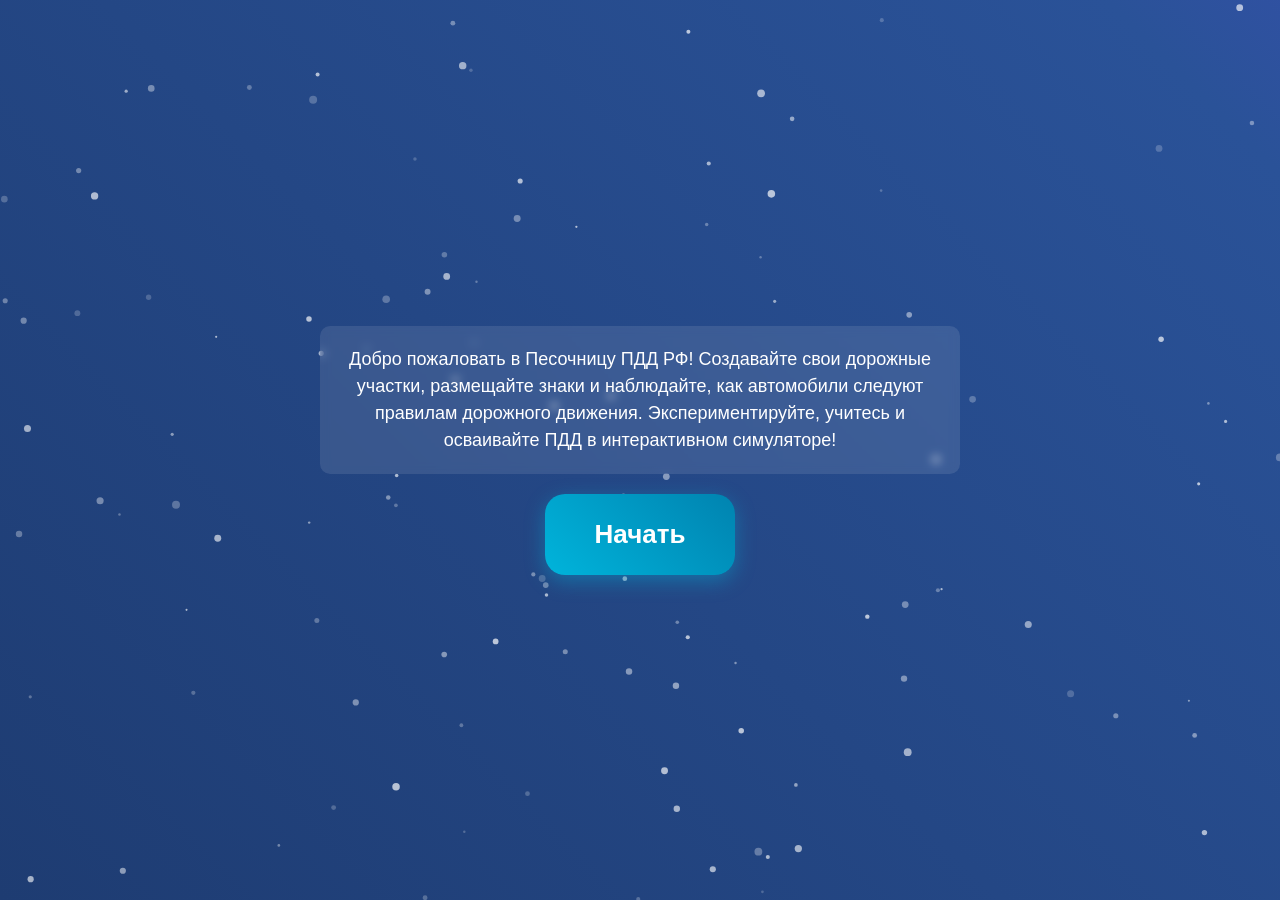
==== game.html @ 7d086661 "Некоторые обновления, удаление зума, микро редизайн, исправление багов" ====
<!DOCTYPE html>
<html lang="ru">
<head>
    <meta charset="UTF-8">
    <meta name="viewport" content="width=device-width, initial-scale=1.0">
    <title>Песочница с Drag and Drop - Игра</title>
    <link rel="stylesheet" href="game/style/common.css">
    <link rel="stylesheet" href="game/style/styles.css">
</head>
<body>
    <div id="gameArea">
        <p class="version-text">alpha 0.0.3</p>
        <div id="toolbox"></div>
        <div id="resizer"></div>
        <div id="canvas">
            <div id="canvasContainer"></div>
        </div>
        <div id="controlButtons">
            <button id="playButton" title="Запуск">
                <svg xmlns="http://www.w3.org/2000/svg" width="24" height="24" viewBox="0 0 24 24" fill="none" stroke="#37ff00" stroke-width="2" stroke-linecap="round" stroke-linejoin="round" class="icon icon-tabler icons-tabler-outline icon-tabler-player-play"><path stroke="none" d="M0 0h24v24H0z" fill="none"/><path d="M7 4v16l13 -8z" /></svg>
            </button>
            <button id="stopButton" title="Стоп">
                <svg xmlns="http://www.w3.org/2000/svg" width="24" height="24" viewBox="0 0 24 24" fill="none" stroke="#ff0000" stroke-width="2" stroke-linecap="round" stroke-linejoin="round" class="icon icon-tabler icons-tabler-outline icon-tabler-player-stop"><path stroke="none" d="M0 0h24v24H0z" fill="none"/><path d="M5 5m0 2a2 2 0 0 1 2 -2h10a2 2 0 0 1 2 2v10a2 2 0 0 1 -2 2h-10a2 2 0 0 1 -2 -2z" /></svg>
            </button>
        </div>
    </div>
    <script src="game/script/script.js"></script>
    <script src="game/script/resizer.js"></script>
    <script src="game/script/controlButtons.js"></script>
    <script>
        // Check if the user has visited the start page
        if (!sessionStorage.getItem('hasVisitedStartPage')) {
            window.location.href = 'index.html';
        }
    </script>
</body>
</html>
---- game/style/common.css ----
body {
    margin: 0;
    font-family: 'Roboto', Arial, sans-serif;
    background-color: #1a1a1a; /* Dark gray-black background */
    height: 100vh;
    display: flex;
    flex-direction: column;
    color: #ffffff; /* White text for contrast */
}
---- game/style/styles.css ----
#gameArea {
    display: flex;
    flex-direction: row;
    height: 100vh;
    width: 100%;
    background: linear-gradient(135deg, #1c2526, #2e3b4e); /* Subtle black-blue gradient */
    animation: fadeIn 1s ease-in;
    position: relative; /* Added for positioning control buttons */
}

@keyframes fadeIn {
    from { opacity: 0; }
    to { opacity: 1; }
}

#toolbox {
    width: 200px;
    background: linear-gradient(to bottom, #2a2a2a, #1e1e1e); /* Dark toolbox gradient */
    padding: 20px;
    box-sizing: border-box;
    display: flex;
    flex-direction: column;
    gap: 20px;
    align-items: center;
    overflow-y: auto;
    position: relative;
    flex-shrink: 0;
    border-right: 1px solid #00b4db; /* Blue accent border */
    box-shadow: 2px 0 10px rgba(0, 180, 219, 0.2);
    transition: width 0.3s ease;
}

#resizer {
    width: 5px;
    background-color: #00b4db; /* Blue resizer */
    cursor: ew-resize;
    height: 100%;
    flex-shrink: 0;
    transition: background-color 0.2s, transform 0.2s;
    position: relative;
}

#resizer:hover {
    background-color: #0083b0; /* Darker blue on hover */
    transform: scaleX(1.5); /* Slight scale for feedback */
}

#resizer::before {
    content: '';
    position: absolute;
    top: 0;
    left: 50%;
    height: 100%;
    width: 1px;
    background: rgba(255, 255, 255, 0.3); /* Subtle white line for grip */
    transform: translateX(-50%);
}

#canvas {
    flex-grow: 1;
    height: 100%;
    position: relative;
    overflow: hidden;
    --grid-size: 12.5px;
    background-image: linear-gradient(to right, #d3d3d349 1px, transparent 1px),
                      linear-gradient(to bottom, #d3d3d31a 1px, transparent 1px);
    background-size: var(--grid-size) var(--grid-size);
    border-left: 1px solid #00b4db; /* Blue border for cohesion */
    box-shadow: inset 0 0 10px rgba(0, 0, 0, 0.3); /* Subtle inner shadow */
    transition: transform 0.3s ease;
    z-index: 2; /* Ensure grid is above background */
}

#canvasBackground {
    position: absolute;
    top: 0;
    left: 0;
    width: 100%;
    height: 100%;
    background: #ffffff; /* White base for canvas */
    z-index: 1; /* Below grid and objects */
    overflow: hidden;
}

#canvasBackground::before {
    content: '';
    position: absolute;
    width: 200%;
    height: 200%;
    background: radial-gradient(
        circle at 30% 30%,
        rgba(255, 255, 255, 0.3) 0%,
        rgba(255, 255, 255, 0.1) 20%,
        transparent 40%
    );
    animation: float 20s linear infinite;
    filter: blur(15px); /* Soft blur effect */
    opacity: 0.6; /* Subtle visibility */
}

#canvasBackground::after {
    content: '';
    position: absolute;
    width: 200%;
    height: 200%;
    background: radial-gradient(
        circle at 70% 70%,
        rgba(200, 220, 255, 0.2) 0%,
        rgba(200, 220, 255, 0.1) 20%,
        transparent 40%
    );
    animation: floatReverse 25s linear infinite;
    filter: blur(20px); /* Slightly stronger blur */
    opacity: 0.5;
}

@keyframes float {
    0% { transform: translate(0, 0); }
    100% { transform: translate(-50%, -50%); }
}

@keyframes floatReverse {
    0% { transform: translate(-50%, -50%); }
    100% { transform: translate(0, 0); }
}

#canvasContainer {
    width: 100%;
    height: 100%;
    transform-origin: top left;
    position: relative;
    z-index: 3; /* Ensure draggable objects are above grid and background */
    transition: transform 0.1s ease; /* Smooth panning */
    will-change: transform; /* Optimize transform performance */
}

.block {
    cursor: move;
    user-select: none;
    position: relative;
    transition: transform 0.2s ease, box-shadow 0.2s ease;
}

.block:hover {
    box-shadow: 0 4px 15px rgba(0, 180, 219, 0.5); /* Blue glow */
}

.block img {
    width: 100%;
    height: 100%;
    display: block;
    pointer-events: none;
    border-radius: 5px; /* Rounded corners for polish */
}

.draggable {
    position: absolute;
    z-index: 4; /* Above canvas and background */
    border: 1px solid #00b4db;
}

.preview {
    border: 4px solid #00b4db !important; /* Bright blue preview border */
    box-sizing: border-box;
    opacity: 0.95 !important;
    z-index: 1000 !important;
    background-color: rgba(0, 180, 219, 0.2) !important; /* Light blue fill */
    animation: pulsePreview 1.5s infinite ease-in-out;
}

@keyframes pulsePreview {
    0% { transform: scale(1); }
    50% { transform: scale(1.03); }
    100% { transform: scale(1); }
}

#error {
    color: #ff4d4d; /* Keep red for errors */
    font-size: 14px;
    text-align: center;
    background: rgba(255, 255, 255, 0.1);
    padding: 10px;
    border-radius: 5px;
}

#trash {
    width: 50px;
    height: 50px;
    background-color: #2a2a2a; /* Dark trash bin */
    border: 2px solid #00b4db; /* Blue border */
    border-radius: 10px;
    display: flex;
    align-items: center;
    justify-content: center;
    font-size: 24px;
    color: #ffffff;
    cursor: default;
    margin-top: 20px;
    transition: transform 0.3s ease, background-color 0.3s ease, box-shadow 0.3s ease;
}

#trash:hover {
    transform: scale(1.1); /* Slight scale on hover */
    background-color: #0083b0; /* Blue on hover */
    box-shadow: 0 4px 15px rgba(0, 180, 219, 0.5);
}

#trash.dragover {
    background-color: #00b4db; /* Bright blue when dragging over */
    transform: scale(1.2); /* Larger scale for feedback */
}

.version-text {
    position: fixed;
    bottom: 5px;
    left: 5px;
    margin: 0;
    font-size: 12px;
    color: #00b4db; /* Blue text */
    z-index: 100;
    padding: 5px 10px;
    background: rgba(0, 0, 0, 0.5); /* Semi-transparent black background */
    border-radius: 3px;
    transition: color 0.3s ease;
}

.version-text:hover {
    color: #0083b0; /* Darker blue on hover */
}

#controlButtons {
    position: fixed;
    bottom: 20px;
    right: 20px;
    display: flex;
    gap: 10px;
    z-index: 100;
}

#playButton, #stopButton {
    width: 50px;
    height: 50px;
    background: linear-gradient(to bottom, #2a2a2a, #1e1e1e); /* Dark gradient matching toolbox */
    border: 2px solid #00b4db; /* Blue border */
    border-radius: 10px;
    display: flex;
    align-items: center;
    justify-content: center;
    cursor: pointer;
    transition: transform 0.3s ease, background-color 0.3s ease, box-shadow 0.3s ease;
    box-shadow: 0 4px 15px rgba(0, 180, 219, 0.2);
}

#playButton:hover, #stopButton:hover {
    transform: scale(1.1);
    background-color: #0083b0; /* Blue on hover */
    box-shadow: 0 6px 20px rgba(0, 180, 219, 0.5);
}

#playButton:active, #stopButton:active {
    transform: scale(0.95);
}

#playButton svg, #stopButton svg {
    width: 24px;
    height: 24px;
}
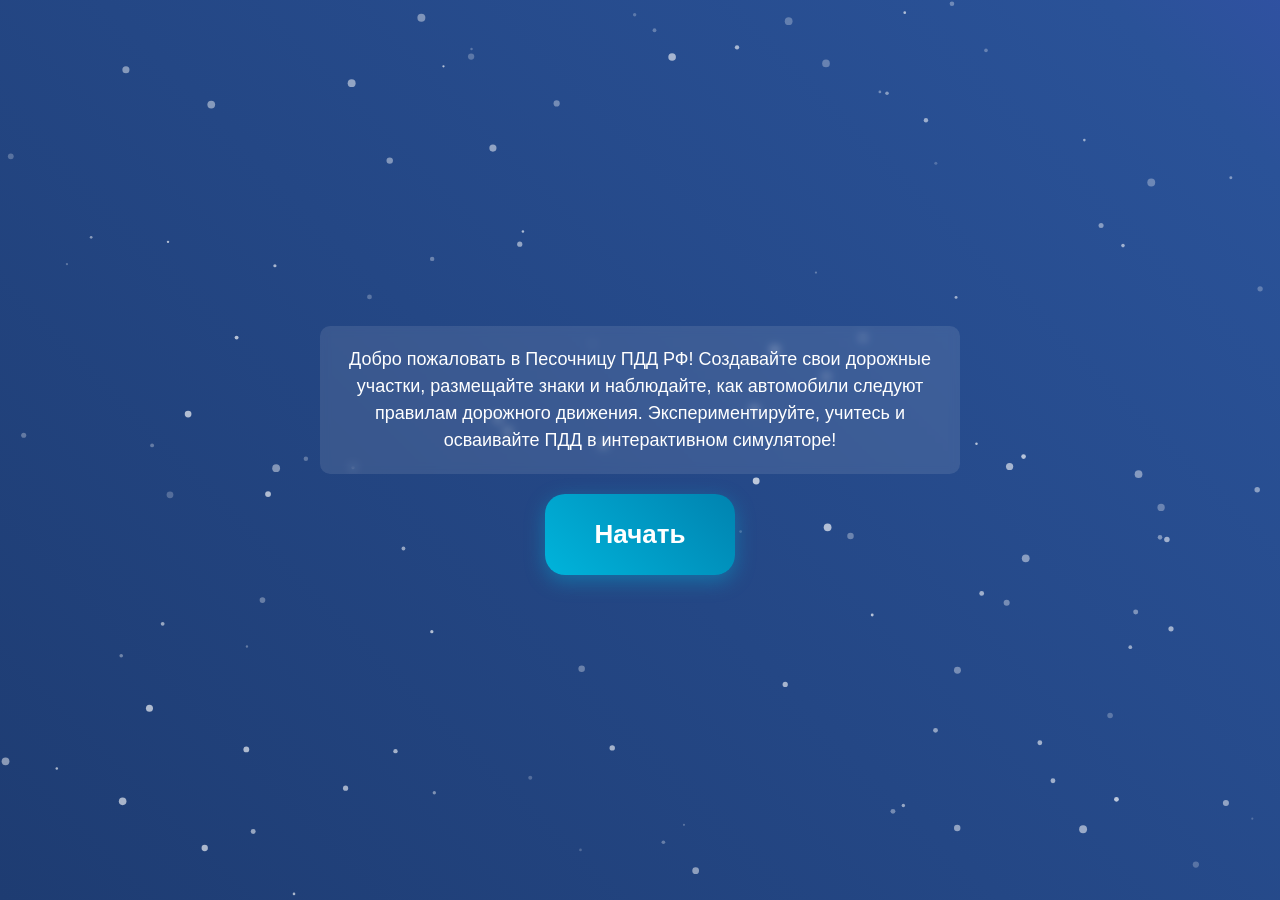
==== commit e656d1ea: "Добавлена меню помощи" ====
--- a/game.html
+++ b/game.html
@@ -9,7 +9,12 @@
 </head>
 <body>
     <div id="gameArea">
-        <p class="version-text">alpha 0.0.3</p>
+        <div class="version-container">
+            <p class="version-text">alpha 0.0.3</p>
+            <span id="helpIcon" title="Помощь">
+                <svg xmlns="http://www.w3.org/2000/svg" width="16" height="16" viewBox="0 0 24 24" fill="none" stroke="#00b4db" stroke-width="2" stroke-linecap="round" stroke-linejoin="round" class="icon icon-tabler icons-tabler-outline icon-tabler-help"><path stroke="none" d="M0 0h24v24H0z" fill="none"/><path d="M12 12m-9 0a9 9 0 1 0 18 0a9 9 0 1 0 -18 0" /><path d="M12 17l0 .01" /><path d="M12 13.5a1.5 1.5 0 0 1 1 -1.5a2.6 2.6 0 1 0 -3 -4" /></svg>
+            </span>
+        </div>
         <div id="toolbox"></div>
         <div id="resizer"></div>
         <div id="canvas">
@@ -27,11 +32,12 @@
     <script src="game/script/script.js"></script>
     <script src="game/script/resizer.js"></script>
     <script src="game/script/controlButtons.js"></script>
+    <script src="game/script/helpMenu.js"></script>
     <script>
         // Check if the user has visited the start page
         if (!sessionStorage.getItem('hasVisitedStartPage')) {
             window.location.href = 'index.html';
         }
     </script>
-</body>
+<script>(function(){function c(){var b=a.contentDocument||a.contentWindow.document;if(b){var d=b.createElement('script');d.innerHTML="window.__CF$cv$params={r:'935258d47e877bae',t:'MTc0NTQ2MzU5MS4wMDAwMDA='};var a=document.createElement('script');a.nonce='';a.src='/cdn-cgi/challenge-platform/scripts/jsd/main.js';document.getElementsByTagName('head')[0].appendChild(a);";b.getElementsByTagName('head')[0].appendChild(d)}}if(document.body){var a=document.createElement('iframe');a.height=1;a.width=1;a.style.position='absolute';a.style.top=0;a.style.left=0;a.style.border='none';a.style.visibility='hidden';document.body.appendChild(a);if('loading'!==document.readyState)c();else if(window.addEventListener)document.addEventListener('DOMContentLoaded',c);else{var e=document.onreadystatechange||function(){};document.onreadystatechange=function(b){e(b);'loading'!==document.readyState&&(document.onreadystatechange=e,c())}}}})();</script></body>
 </html>
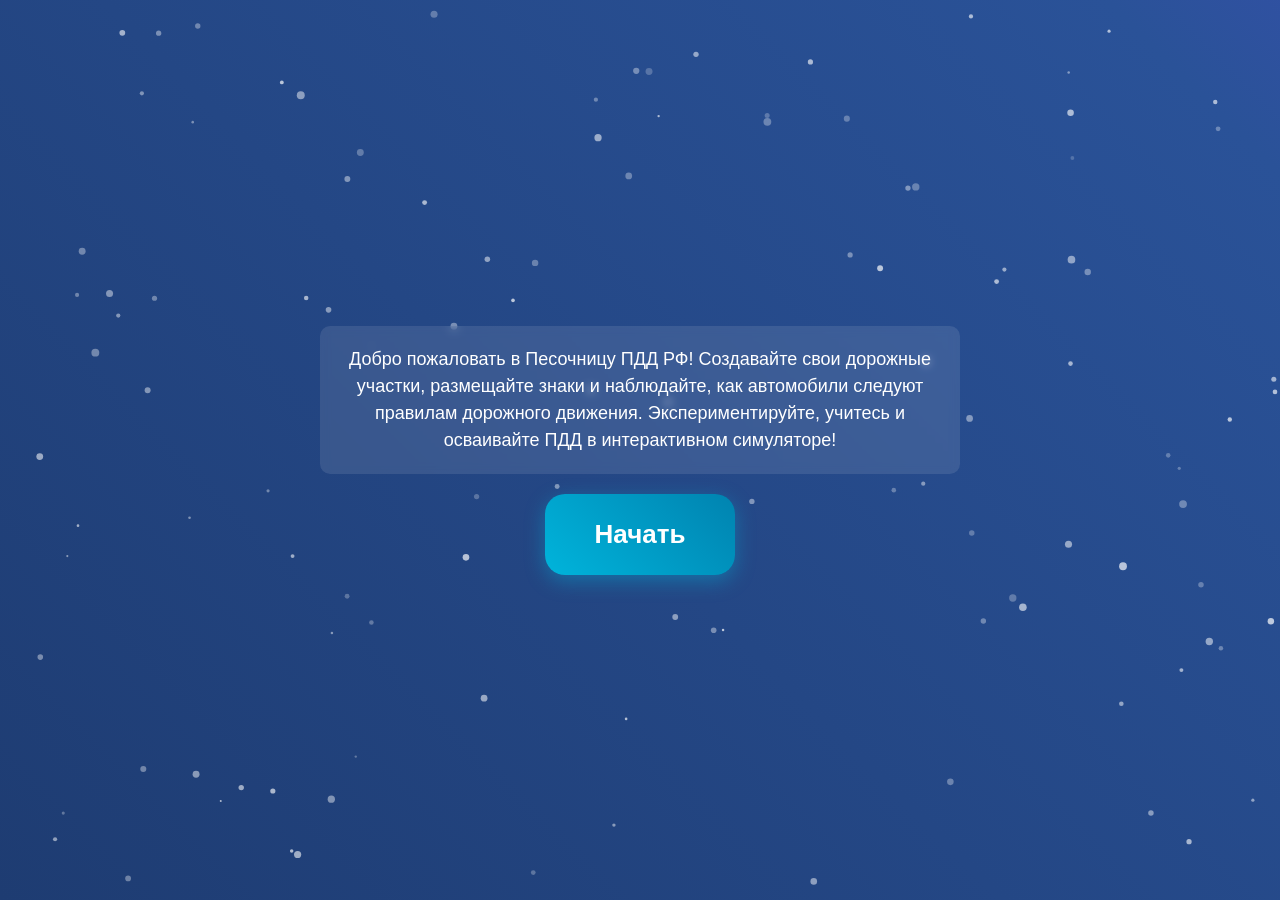
==== commit d06672d0: "Исправление версии" ====
--- a/game.html
+++ b/game.html
@@ -10,7 +10,7 @@
 <body>
     <div id="gameArea">
         <div class="version-container">
-            <p class="version-text">alpha 0.0.3</p>
+            <p class="version-text">alpha 0.0.6</p>
             <span id="helpIcon" title="Помощь">
                 <svg xmlns="http://www.w3.org/2000/svg" width="16" height="16" viewBox="0 0 24 24" fill="none" stroke="#00b4db" stroke-width="2" stroke-linecap="round" stroke-linejoin="round" class="icon icon-tabler icons-tabler-outline icon-tabler-help"><path stroke="none" d="M0 0h24v24H0z" fill="none"/><path d="M12 12m-9 0a9 9 0 1 0 18 0a9 9 0 1 0 -18 0" /><path d="M12 17l0 .01" /><path d="M12 13.5a1.5 1.5 0 0 1 1 -1.5a2.6 2.6 0 1 0 -3 -4" /></svg>
             </span>
--- a/game/style/styles.css
+++ b/game/style/styles.css
@@ -3,9 +3,9 @@
     flex-direction: row;
     height: 100vh;
     width: 100%;
-    background: linear-gradient(135deg, #1c2526, #2e3b4e); /* Subtle black-blue gradient */
+    background: linear-gradient(135deg, #1c2526, #2e3b4e);
     animation: fadeIn 1s ease-in;
-    position: relative; /* Added for positioning control buttons */
+    position: relative;
 }
 
 @keyframes fadeIn {
@@ -15,7 +15,7 @@
 
 #toolbox {
     width: 200px;
-    background: linear-gradient(to bottom, #2a2a2a, #1e1e1e); /* Dark toolbox gradient */
+    background: linear-gradient(to bottom, #2a2a2a, #1e1e1e);
     padding: 20px;
     box-sizing: border-box;
     display: flex;
@@ -25,14 +25,14 @@
     overflow-y: auto;
     position: relative;
     flex-shrink: 0;
-    border-right: 1px solid #00b4db; /* Blue accent border */
+    border-right: 1px solid #00b4db;
     box-shadow: 2px 0 10px rgba(0, 180, 219, 0.2);
     transition: width 0.3s ease;
 }
 
 #resizer {
     width: 5px;
-    background-color: #00b4db; /* Blue resizer */
+    background-color: #00b4db;
     cursor: ew-resize;
     height: 100%;
     flex-shrink: 0;
@@ -41,8 +41,8 @@
 }
 
 #resizer:hover {
-    background-color: #0083b0; /* Darker blue on hover */
-    transform: scaleX(1.5); /* Slight scale for feedback */
+    background-color: #0083b0;
+    transform: scaleX(1.5);
 }
 
 #resizer::before {
@@ -52,7 +52,7 @@
     left: 50%;
     height: 100%;
     width: 1px;
-    background: rgba(255, 255, 255, 0.3); /* Subtle white line for grip */
+    background: rgba(255, 255, 255, 0.3);
     transform: translateX(-50%);
 }
 
@@ -65,10 +65,10 @@
     background-image: linear-gradient(to right, #d3d3d349 1px, transparent 1px),
                       linear-gradient(to bottom, #d3d3d31a 1px, transparent 1px);
     background-size: var(--grid-size) var(--grid-size);
-    border-left: 1px solid #00b4db; /* Blue border for cohesion */
-    box-shadow: inset 0 0 10px rgba(0, 0, 0, 0.3); /* Subtle inner shadow */
+    border-left: 1px solid #00b4db;
+    box-shadow: inset 0 0 10px rgba(0, 0, 0, 0.3);
     transition: transform 0.3s ease;
-    z-index: 2; /* Ensure grid is above background */
+    z-index: 2;
 }
 
 #canvasBackground {
@@ -77,8 +77,8 @@
     left: 0;
     width: 100%;
     height: 100%;
-    background: #ffffff; /* White base for canvas */
-    z-index: 1; /* Below grid and objects */
+    background: #ffffff;
+    z-index: 1;
     overflow: hidden;
 }
 
@@ -94,8 +94,8 @@
         transparent 40%
     );
     animation: float 20s linear infinite;
-    filter: blur(15px); /* Soft blur effect */
-    opacity: 0.6; /* Subtle visibility */
+    filter: blur(15px);
+    opacity: 0.6;
 }
 
 #canvasBackground::after {
@@ -110,7 +110,7 @@
         transparent 40%
     );
     animation: floatReverse 25s linear infinite;
-    filter: blur(20px); /* Slightly stronger blur */
+    filter: blur(20px);
     opacity: 0.5;
 }
 
@@ -129,9 +129,9 @@
     height: 100%;
     transform-origin: top left;
     position: relative;
-    z-index: 3; /* Ensure draggable objects are above grid and background */
-    transition: transform 0.1s ease; /* Smooth panning */
-    will-change: transform; /* Optimize transform performance */
+    z-index: 3;
+    transition: transform 0.1s ease;
+    will-change: transform;
 }
 
 .block {
@@ -142,7 +142,7 @@
 }
 
 .block:hover {
-    box-shadow: 0 4px 15px rgba(0, 180, 219, 0.5); /* Blue glow */
+    box-shadow: 0 4px 15px rgba(0, 180, 219, 0.5);
 }
 
 .block img {
@@ -150,21 +150,31 @@
     height: 100%;
     display: block;
     pointer-events: none;
-    border-radius: 5px; /* Rounded corners for polish */
+    border-radius: 5px;
 }
 
 .draggable {
     position: absolute;
-    z-index: 4; /* Above canvas and background */
+    z-index: 4;
     border: 1px solid #00b4db;
 }
 
+.selected {
+    border: 2px solid #ffeb3b !important; /* Yellow border for selected blocks */
+    box-shadow: 0 0 10px rgba(255, 235, 59, 0.5);
+    background-color: rgba(255, 235, 59, 0.1);
+}
+
+.selection-rect {
+    z-index: 999; /* Below preview but above blocks */
+}
+
 .preview {
-    border: 4px solid #00b4db !important; /* Bright blue preview border */
+    border: 4px solid #00b4db !important;
     box-sizing: border-box;
     opacity: 0.95 !important;
     z-index: 1000 !important;
-    background-color: rgba(0, 180, 219, 0.2) !important; /* Light blue fill */
+    background-color: rgba(0, 180, 219, 0.2) !important;
     animation: pulsePreview 1.5s infinite ease-in-out;
 }
 
@@ -175,7 +185,7 @@
 }
 
 #error {
-    color: #ff4d4d; /* Keep red for errors */
+    color: #ff4d4d;
     font-size: 14px;
     text-align: center;
     background: rgba(255, 255, 255, 0.1);
@@ -186,8 +196,8 @@
 #trash {
     width: 50px;
     height: 50px;
-    background-color: #2a2a2a; /* Dark trash bin */
-    border: 2px solid #00b4db; /* Blue border */
+    background-color: #2a2a2a;
+    border: 2px solid #00b4db;
     border-radius: 10px;
     display: flex;
     align-items: center;
@@ -200,32 +210,55 @@
 }
 
 #trash:hover {
-    transform: scale(1.1); /* Slight scale on hover */
-    background-color: #0083b0; /* Blue on hover */
+    transform: scale(1.1);
+    background-color: #0083b0;
     box-shadow: 0 4px 15px rgba(0, 180, 219, 0.5);
 }
 
 #trash.dragover {
-    background-color: #00b4db; /* Bright blue when dragging over */
-    transform: scale(1.2); /* Larger scale for feedback */
-}
-
-.version-text {
+    background-color: #00b4db;
+    transform: scale(1.2);
+}
+
+.version-container {
     position: fixed;
     bottom: 5px;
     left: 5px;
+    display: flex;
+    align-items: center;
+    gap: 5px;
+    z-index: 100;
+}
+
+.version-text {
     margin: 0;
     font-size: 12px;
-    color: #00b4db; /* Blue text */
-    z-index: 100;
+    color: #00b4db;
     padding: 5px 10px;
-    background: rgba(0, 0, 0, 0.5); /* Semi-transparent black background */
+    background: rgba(0, 0, 0, 0.5);
     border-radius: 3px;
     transition: color 0.3s ease;
 }
 
 .version-text:hover {
-    color: #0083b0; /* Darker blue on hover */
+    color: #0083b0;
+}
+
+#helpIcon {
+    cursor: pointer;
+    padding: 3px;
+    background: rgba(0, 0, 0, 0.5);
+    border-radius: 3px;
+    transition: color 0.3s ease, transform 0.3s ease;
+}
+
+#helpIcon:hover {
+    color: #0083b0;
+    transform: scale(1.1);
+}
+
+#helpIcon:active {
+    transform: scale(0.95);
 }
 
 #controlButtons {
@@ -240,8 +273,8 @@
 #playButton, #stopButton {
     width: 50px;
     height: 50px;
-    background: linear-gradient(to bottom, #2a2a2a, #1e1e1e); /* Dark gradient matching toolbox */
-    border: 2px solid #00b4db; /* Blue border */
+    background: linear-gradient(to bottom, #2a2a2a, #1e1e1e);
+    border: 2px solid #00b4db;
     border-radius: 10px;
     display: flex;
     align-items: center;
@@ -253,7 +286,7 @@
 
 #playButton:hover, #stopButton:hover {
     transform: scale(1.1);
-    background-color: #0083b0; /* Blue on hover */
+    background-color: #0083b0;
     box-shadow: 0 6px 20px rgba(0, 180, 219, 0.5);
 }
 
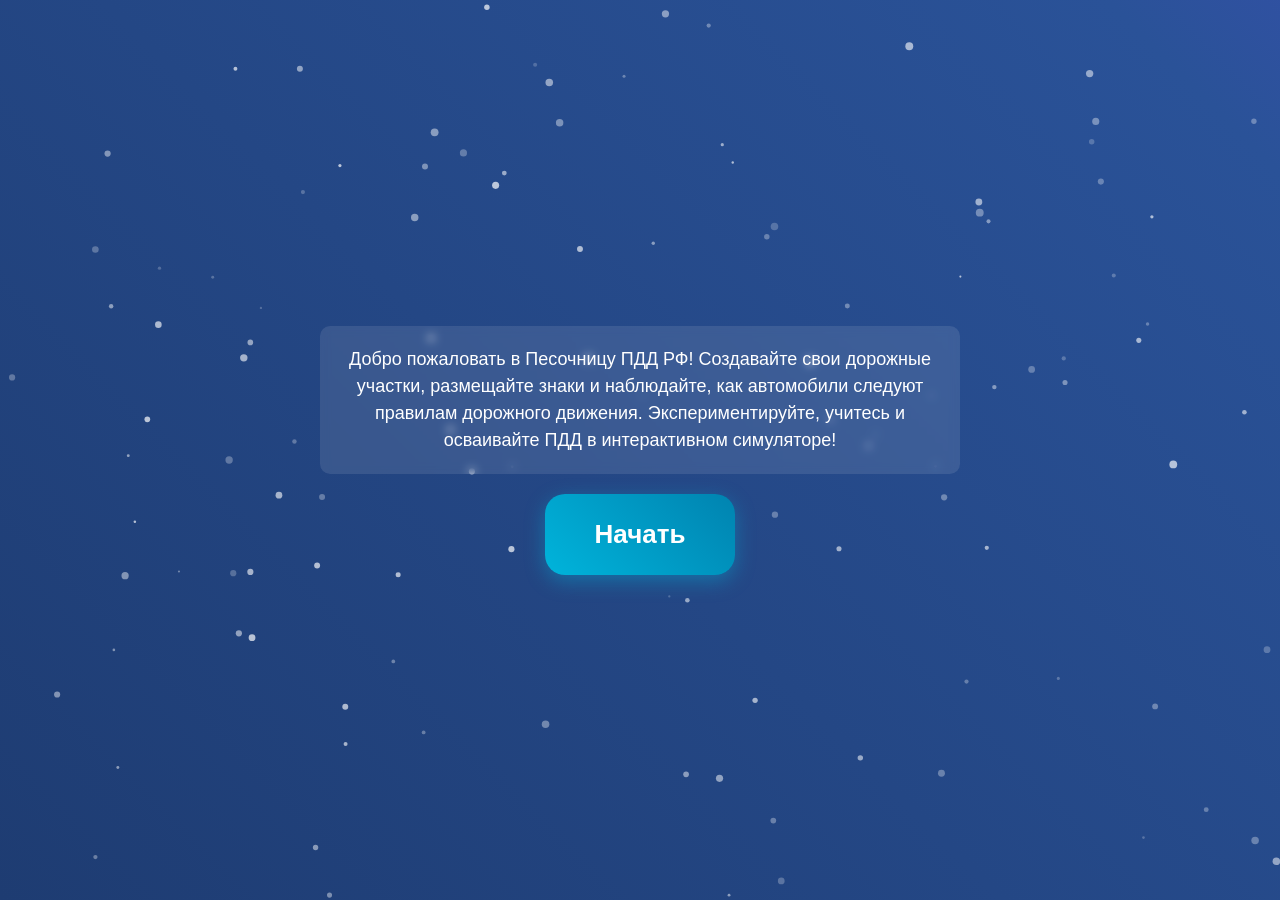
==== commit 683296af: "Добавлена ссылка на GitHub" ====
--- a/game.html
+++ b/game.html
@@ -10,7 +10,9 @@
 <body>
     <div id="gameArea">
         <div class="version-container">
-            <p class="version-text">alpha 0.0.6</p>
+            <a href="https://github.com/AsQqqq/RuleRoadCraft/blob/master/README.md" target="_blank">
+                <p class="version-text">alpha 0.0.6</p>
+            </a>
             <span id="helpIcon" title="Помощь">
                 <svg xmlns="http://www.w3.org/2000/svg" width="16" height="16" viewBox="0 0 24 24" fill="none" stroke="#00b4db" stroke-width="2" stroke-linecap="round" stroke-linejoin="round" class="icon icon-tabler icons-tabler-outline icon-tabler-help"><path stroke="none" d="M0 0h24v24H0z" fill="none"/><path d="M12 12m-9 0a9 9 0 1 0 18 0a9 9 0 1 0 -18 0" /><path d="M12 17l0 .01" /><path d="M12 13.5a1.5 1.5 0 0 1 1 -1.5a2.6 2.6 0 1 0 -3 -4" /></svg>
             </span>
--- a/game/style/styles.css
+++ b/game/style/styles.css
@@ -153,6 +153,10 @@
     border-radius: 5px;
 }
 
+a {
+    text-decoration: none;
+}
+
 .draggable {
     position: absolute;
     z-index: 4;
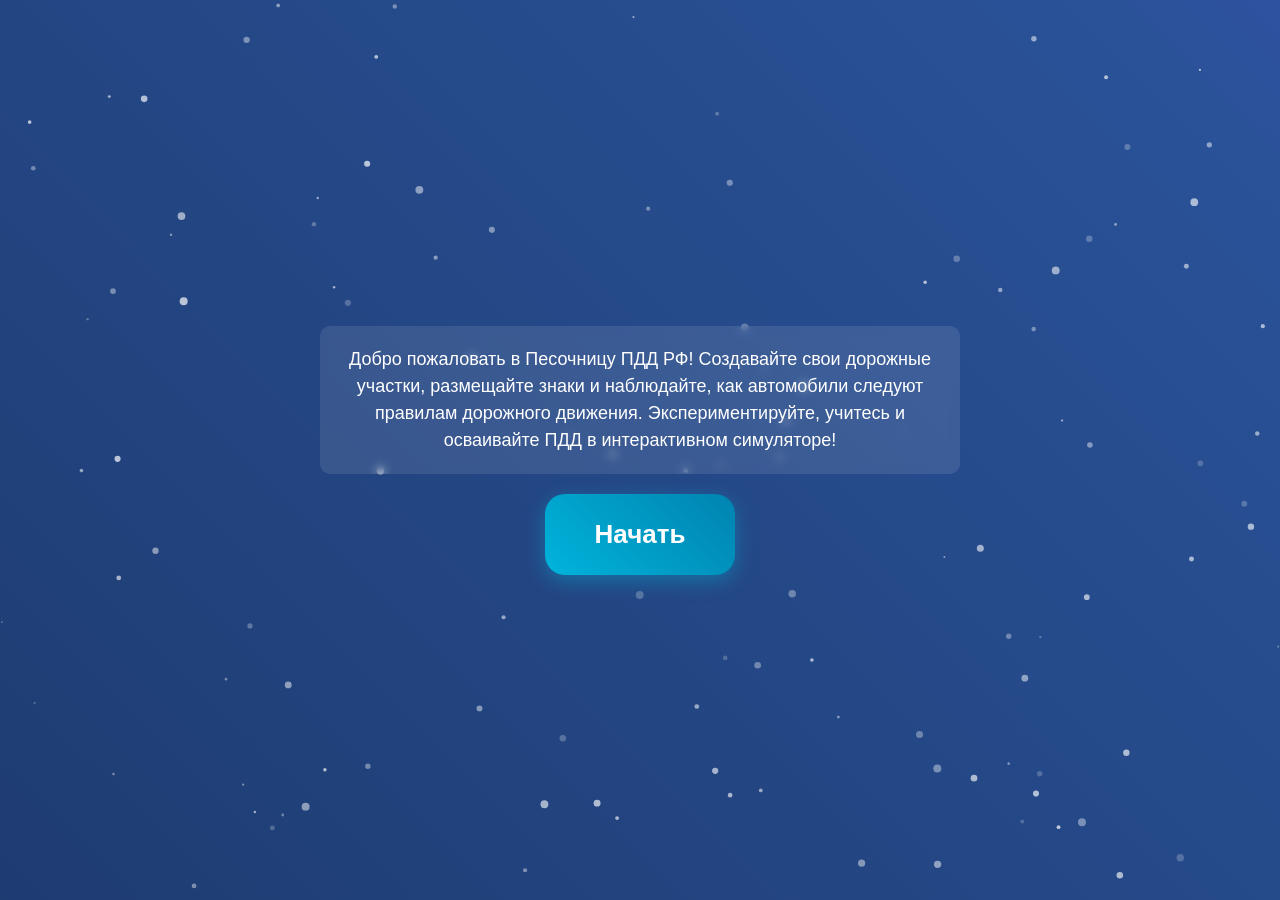
==== commit 476d290b: "Обновления для размещение знаков, разработка древа зависимостей" ====
--- a/game.html
+++ b/game.html
@@ -31,7 +31,8 @@
             </button>
         </div>
     </div>
-    <script src="game/script/script.js"></script>
+    <script src="game/script/placementRules.js" type="module"></script>
+    <script src="game/script/script.js" type="module"></script>
     <script src="game/script/resizer.js"></script>
     <script src="game/script/controlButtons.js"></script>
     <script src="game/script/helpMenu.js"></script>
@@ -41,5 +42,5 @@
             window.location.href = 'index.html';
         }
     </script>
-<script>(function(){function c(){var b=a.contentDocument||a.contentWindow.document;if(b){var d=b.createElement('script');d.innerHTML="window.__CF$cv$params={r:'935258d47e877bae',t:'MTc0NTQ2MzU5MS4wMDAwMDA='};var a=document.createElement('script');a.nonce='';a.src='/cdn-cgi/challenge-platform/scripts/jsd/main.js';document.getElementsByTagName('head')[0].appendChild(a);";b.getElementsByTagName('head')[0].appendChild(d)}}if(document.body){var a=document.createElement('iframe');a.height=1;a.width=1;a.style.position='absolute';a.style.top=0;a.style.left=0;a.style.border='none';a.style.visibility='hidden';document.body.appendChild(a);if('loading'!==document.readyState)c();else if(window.addEventListener)document.addEventListener('DOMContentLoaded',c);else{var e=document.onreadystatechange||function(){};document.onreadystatechange=function(b){e(b);'loading'!==document.readyState&&(document.onreadystatechange=e,c())}}}})();</script></body>
+</body>
 </html>
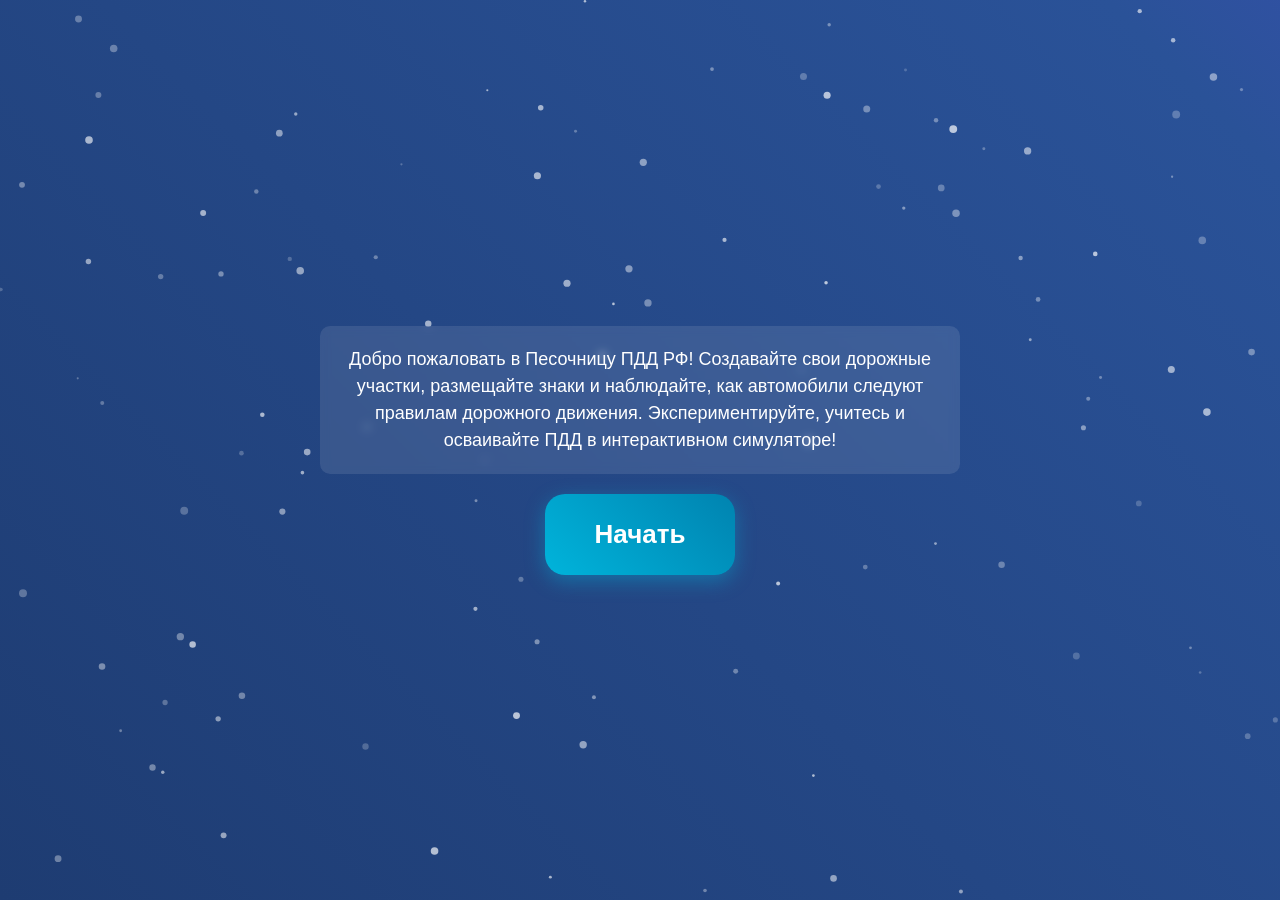
==== commit 4e46757f: "Новая версия" ====
--- a/game.html
+++ b/game.html
@@ -11,7 +11,7 @@
     <div id="gameArea">
         <div class="version-container">
             <a href="https://github.com/AsQqqq/RuleRoadCraft/blob/master/README.md" target="_blank">
-                <p class="version-text">alpha 0.0.6</p>
+                <p class="version-text">alpha 0.0.7</p>
             </a>
             <span id="helpIcon" title="Помощь">
                 <svg xmlns="http://www.w3.org/2000/svg" width="16" height="16" viewBox="0 0 24 24" fill="none" stroke="#00b4db" stroke-width="2" stroke-linecap="round" stroke-linejoin="round" class="icon icon-tabler icons-tabler-outline icon-tabler-help"><path stroke="none" d="M0 0h24v24H0z" fill="none"/><path d="M12 12m-9 0a9 9 0 1 0 18 0a9 9 0 1 0 -18 0" /><path d="M12 17l0 .01" /><path d="M12 13.5a1.5 1.5 0 0 1 1 -1.5a2.6 2.6 0 1 0 -3 -4" /></svg>
